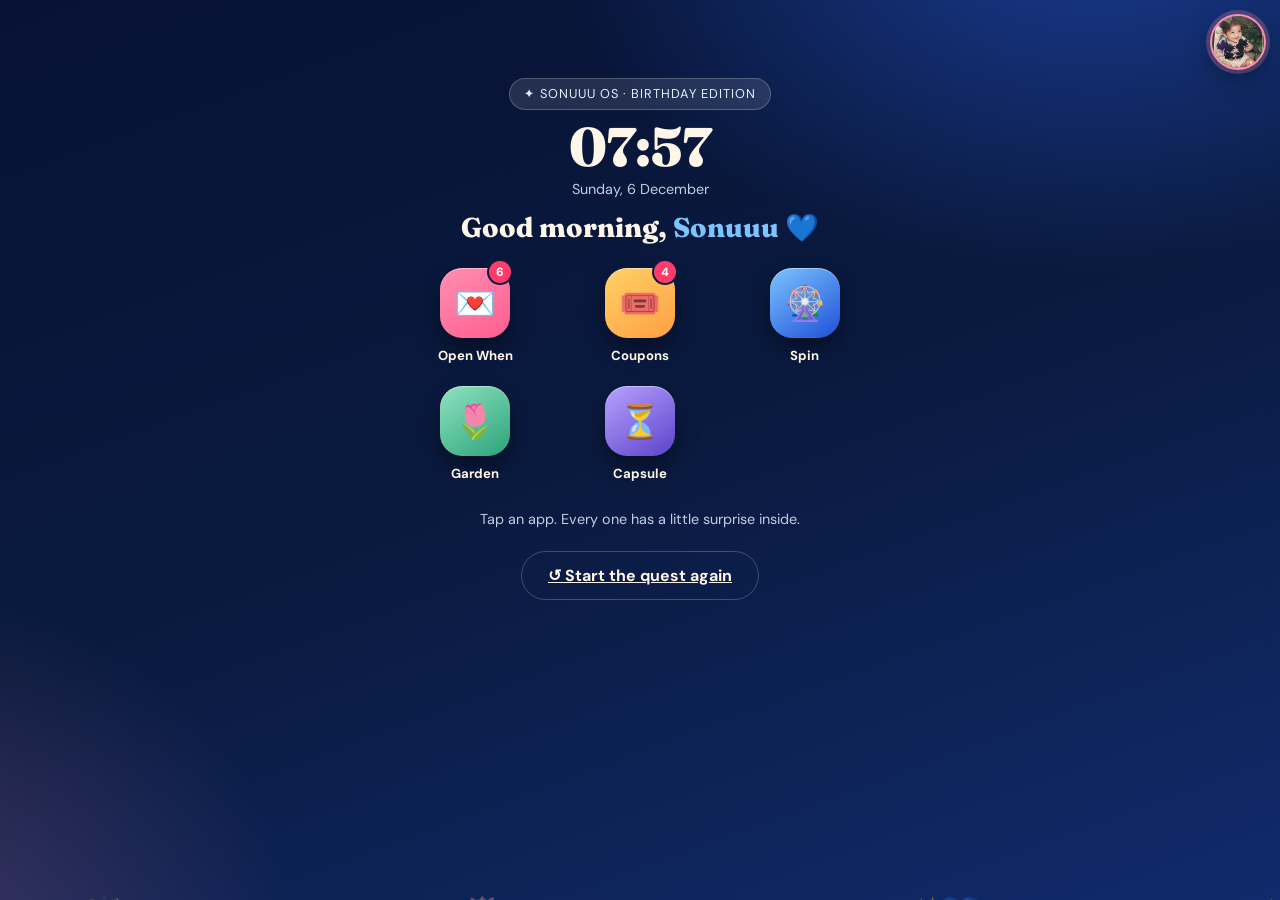
==== keepsakes.html @ 1e082c5d "Add files via upload" ====
<!doctype html>
<html lang="en">
<head>
<meta charset="utf-8">
<meta name="viewport" content="width=device-width,initial-scale=1">
<meta name="robots" content="noindex">
<title>Sonuuu OS · Keepsakes</title>
<link rel="stylesheet" href="css/style.css">
<link rel="stylesheet" href="css/keepsakes.css">
</head>
<body data-gift="11">
<main class="wrap" id="os">

  <header class="lockscreen center" id="lockscreen">
    <span class="tag">✦ Sonuuu OS · birthday edition</span>
    <p class="clock" id="clock">--:--</p>
    <p class="hint" id="date"></p>
    <h1 id="hello">Hello, <em>Sonuuu</em> 💙</h1>
  </header>

  <section class="apps" id="home" aria-label="Apps">
    <button class="app a-letters" data-app="letters"><span class="ico">💌</span><b>Open When</b><i class="badge" id="bd-letters"></i></button>
    <button class="app a-coupons" data-app="coupons"><span class="ico">🎟️</span><b>Coupons</b><i class="badge" id="bd-coupons"></i></button>
    <button class="app a-wheel" data-app="wheel"><span class="ico">🎡</span><b>Spin</b></button>
    <!-- <button class="app a-momo" data-app="momo"><span class="ico">🥟</span><b>Magic Momo</b></button> -->
    <button class="app a-garden" data-app="garden"><span class="ico">🌷</span><b>Garden</b></button>
    <button class="app a-capsule" data-app="capsule"><span class="ico">⏳</span><b>Capsule</b></button>
  </section>
  <p class="hint center" id="homehint">Tap an app. Every one has a little surprise inside.</p>
  <p class="center" id="replay"><a class="btn ghost" href="index.html">↺ Start the quest again</a></p>

  <!-- ===== Open When ===== -->
  <section class="panel" id="p-letters" hidden>
    <div class="pbar"><button class="back">‹ Home</button><h2>Open When</h2></div>
    <p class="hint">Open each one only when the moment is right. They will wait for you.</p>
    <div class="envs" id="envs"></div>
  </section>

  <!-- ===== Coupons ===== -->
  <section class="panel" id="p-coupons" hidden>
    <div class="pbar"><button class="back">‹ Home</button><h2>Coupons</h2></div>
    <p class="hint">Scratch to reveal, then redeem. They never expire.</p>
    <div class="coupons" id="coupons"></div>
  </section>

  <!-- ===== Wheel ===== -->
  <section class="panel center" id="p-wheel" hidden>
    <div class="pbar"><button class="back">‹ Home</button><h2>Spin the Wheel</h2></div>
    <p class="hint">Whatever it lands on, I owe you.</p>
    <div class="wheelwrap">
      <div class="pointer"></div>
      <div class="wheel" id="wheel"></div>
      <div class="hub">💙</div>
    </div>
    <button class="btn" id="spin">Spin</button>
    <div class="card prize" id="prize" aria-live="polite">&nbsp;</div>
  </section>

  <!-- ===== Magic Momo ===== -->
  <section class="panel center" id="p-momo" hidden>
    <div class="pbar"><button class="back">‹ Home</button><h2>Magic Momo</h2></div>
    <p class="hint">Think of a question. Then give the momo a tap.</p>
    <button class="momo" id="momo" aria-label="Ask the magic momo">🥟</button>
    <div class="card answer" id="answer" aria-live="polite">Ask me anything...</div>
  </section>

  <!-- ===== Garden ===== -->
  <section class="panel center" id="p-garden" hidden>
    <div class="pbar"><button class="back">‹ Home</button><h2>Your Garden</h2></div>
    <p class="hint">Tap anywhere to plant a flower. There is no limit.</p>
    <div class="garden" id="garden"></div>
    <p class="script" id="gmsg">&nbsp;</p>
    <button class="btn ghost" id="gclear">Clear the garden</button>
  </section>

  <!-- ===== Capsule ===== -->
  <section class="panel center" id="p-capsule" hidden>
    <div class="pbar"><button class="back">‹ Home</button><h2>Time Capsule</h2></div>
    <div class="capsule">
      <button class="padlock" id="padlock" aria-label="Time capsule lock">🔒</button>
      <p class="hint" id="caphint">A note from me, locked until 3 November 2027.</p>
      <div id="capcd" class="countdown"></div>
      <div id="capnote" hidden><p class="msg" style="text-align:left"></p></div>
    </div>
  </section>
</main>

<!-- letter sheet -->
<div class="sheet" id="sheet" hidden>
  <div class="paper">
    <p class="script" id="sh-title"></p>
    <p class="msg" id="sh-text"></p>
    <button class="btn" id="sh-close">Fold it back 💌</button>
  </div>
</div>
<div class="toast" id="toast" hidden></div>

<script>
  /* ================= EDIT EVERYTHING BELOW ================= */

  /* Open-when letters. e = emoji, t = finishes "Open when ...", b = the letter */
  window.LETTERS = [
    { e: '😢', t: 'you are sad',          b: 'Hey, come here. It is okay to feel sad. Breathe slowly. You have gotten through every hard day so far, and you will get through this one too. I am only a message away, always.' },
    { e: '🥺', t: 'you miss me',          b: 'Missing someone means they matter. I miss you too. Look at our photos, play a song you love, and know that I am thinking of you right now.' },
    { e: '😂', t: 'you need a laugh',     b: 'Remember the time we... (write your funniest memory here). I still laugh about it. Now go laugh, you have my permission.' },
    { e: '🌙', t: 'you cannot sleep',     b: 'Put the phone down, take three slow breaths, and think of one good thing from today. Tomorrow will be kinder. Sleep well, Sonuuu.' },
    { e: '💪', t: 'you doubt yourself',   b: 'You are far more talented, kind and strong than you believe. I have watched you for years. I believe in you, even on the days you do not.' },
    { e: '🎨', t: 'you need inspiration', b: 'Open your colours, pick the first one your eyes land on, and just start. It does not have to be perfect. It only has to be yours.' }
  ];

  /* Coupons. e = emoji, t = title, s = small print */
  window.COUPONS = [
    { e: '🥟', t: 'One momo date, my treat',      s: 'Any place you choose' },
    { e: '🎨', t: 'One art-supply shopping day',  s: 'I carry the bags' },
    { e: '🎬', t: 'One movie night, you pick',    s: 'No complaints from me' },
    { e: '👂', t: 'One long talk, I just listen', s: 'As long as you need' }
  ];

  /* The prize wheel: keep exactly 8 entries. e = emoji on the wheel, t = what she wins */
  window.WHEEL = [
    { e: '🥟', t: 'Momo time! Tell me when you are hungry.' },
    { e: '🎨', t: 'Draw something blue and send it to me.' },
    { e: '🎵', t: 'You pick a song. I listen to it on repeat all day.' },
    { e: '😂', t: 'I owe you one terrible joke.' },
    { e: '🌷', t: 'A flower, just because.' },
    { e: '💬', t: 'Ask me anything. I will answer honestly.' },
    { e: '🎁', t: 'A small wish. Name it (within reason).' }
  ];

  /* The note she can open on 3 Nov 2027 (new line = &#10; is not needed here, just use \n) */
  window.CAPSULE_NOTE = 'Dear Sonuuu,\n\nIt has been a whole year! Write here what you hope happened this year, what you want to tell her now, and a promise for the next one.\n\nHappy Birthday again. 💙\nDP';
</script>
<script src="js/app.js"></script>
<script src="js/keepsakes.js"></script>
</body>
</html>
---- css/style.css ----
@import url('https://fonts.googleapis.com/css2?family=Caveat:wght@500;700&family=DM+Sans:wght@400;500;700&family=Fraunces:opsz,wght@9..144,600;9..144,800&display=swap');

:root{
  --navy:#0a1a3f; --royal:#1f4fd8; --sky:#7cc4ff; --ice:#dff1ff;
  --pink:#ff8fb1; --cream:#fff6ea; --gold:#ffd166;
  --glass:rgba(255,255,255,.11); --line:rgba(255,255,255,.22);
}
*{box-sizing:border-box;margin:0;padding:0}
html{-webkit-text-size-adjust:100%}
body{
  min-height:100vh;color:var(--cream);font-family:'DM Sans',system-ui,sans-serif;line-height:1.55;
  background:
    radial-gradient(900px 600px at 85% -10%,rgba(47,107,255,.45),transparent 60%),
    radial-gradient(700px 600px at -10% 105%,rgba(255,143,177,.22),transparent 60%),
    linear-gradient(160deg,#071235,#0a1a3f 50%,#102a6b);
  background-attachment:fixed;overflow-x:hidden;
}
[hidden]{display:none!important}

/* floating flowers */
.floaters{position:fixed;inset:0;pointer-events:none;overflow:hidden;z-index:0}
.floaters span{position:absolute;bottom:-40px;opacity:.35;animation:rise linear infinite}
@keyframes rise{to{transform:translateY(-115vh) rotate(25deg)}}

/* avatar of Sonuuu on every page */
.avatar{position:fixed;top:14px;right:14px;z-index:50;width:56px;height:56px;border-radius:50%;overflow:hidden;
  border:2px solid var(--pink);box-shadow:0 0 0 4px rgba(255,143,177,.25),0 8px 24px rgba(0,0,0,.35);
  background:linear-gradient(135deg,var(--royal),var(--pink));display:grid;place-items:center;font:800 1.4rem 'Fraunces',serif}
.avatar img{position:absolute;inset:0;width:100%;height:100%;object-fit:cover}

.wrap{position:relative;z-index:1;max-width:520px;margin:0 auto;padding:78px 18px 70px;display:flex;flex-direction:column;gap:18px}
.center{text-align:center}
.tag{display:inline-block;align-self:flex-start;padding:5px 14px;border:1px solid var(--line);border-radius:99px;
  background:var(--glass);font-size:.8rem;letter-spacing:.08em;text-transform:uppercase;color:var(--ice)}
.center .tag{align-self:center}
h1,h2{font-family:'Fraunces',serif;font-weight:800;line-height:1.1}
h1{font-size:clamp(2.2rem,9vw,3.2rem)}
h2{font-size:1.6rem}
.script{font-family:'Caveat',cursive;font-weight:700;font-size:2.2rem;color:var(--pink)}
em{font-style:normal;color:var(--sky)}
.card{background:var(--glass);border:1px solid var(--line);border-radius:28px;padding:22px;
  backdrop-filter:blur(14px);-webkit-backdrop-filter:blur(14px);box-shadow:0 20px 50px rgba(0,0,0,.25)}
.card>*+*{margin-top:14px}
.hint{font-size:.9rem;color:var(--ice);opacity:.85}
.big{font-size:3.4rem}

.btn{display:inline-block;border:0;border-radius:99px;padding:13px 26px;font:700 1rem 'DM Sans',sans-serif;cursor:pointer;
  color:var(--navy);background:linear-gradient(135deg,var(--gold),var(--pink));box-shadow:0 8px 22px rgba(255,143,177,.35)}
.btn:active{transform:scale(.97)}

.countdown{display:flex;gap:10px;justify-content:center}
.countdown div{min-width:64px;padding:10px 6px;border-radius:16px;background:var(--glass);border:1px solid var(--line)}
.countdown b{display:block;font:800 1.6rem 'Fraunces',serif}
.countdown small{font-size:.7rem;text-transform:uppercase;letter-spacing:.08em;color:var(--ice)}

/* reveal */
.reveal{opacity:0;transform:translateY(22px);transition:opacity .8s,transform .8s}
.reveal.show{opacity:1;transform:none}
.msg{font-family:'Caveat',cursive;font-size:1.55rem;line-height:1.4;white-space:pre-wrap}
.nextwrap{text-align:center;padding-top:6px}
.nextwrap .btn{text-decoration:none}

/* photo frames */
.photo{position:relative;border-radius:22px;overflow:hidden;aspect-ratio:4/5;border:1px solid var(--line);
  background:linear-gradient(135deg,rgba(31,79,216,.55),rgba(124,196,255,.25))}
.photo.sq{aspect-ratio:1}
.photo.wide{aspect-ratio:16/10}
.photo img{position:absolute;inset:0;width:100%;height:100%;object-fit:cover}
.photo .ph{position:absolute;inset:0;display:grid;place-content:center;text-align:center;gap:4px;opacity:.8}
.photo .ph b{font-size:2rem}
.photo .ph small{font-size:.75rem}
.photo.tilt{transform:rotate(-2deg)}

/* game 1: embroidery */
#stitch{width:100%;max-width:320px;display:block;margin:0 auto;touch-action:manipulation}
.dot{fill:rgba(255,255,255,.4);stroke:transparent;stroke-width:22px;cursor:pointer}
.dot.next{fill:var(--gold);stroke:var(--gold);stroke-opacity:.5;stroke-width:8;animation:pulse 1s infinite}
.dot.done{fill:var(--sky);stroke:transparent}
@keyframes pulse{50%{stroke-width:18;stroke-opacity:.1}}

/* game 2: tile grid */
.tile-grid{display:grid;grid-template-columns:repeat(12,1fr);gap:3px;touch-action:none;user-select:none;-webkit-user-select:none;padding:6px}
.cell{aspect-ratio:1;border-radius:5px;background:rgba(255,255,255,.07);border:1px dashed rgba(255,255,255,.28);transition:background .15s}
.cell.gap{visibility:hidden}
.cell.on{border:1px solid rgba(0,0,0,.25);box-shadow:inset 0 -3px 0 rgba(0,0,0,.25),inset 0 2px 0 rgba(255,255,255,.35)}
.cell.on.B{background:#1f4fd8}.cell.on.S{background:#7cc4ff}.cell.on.P{background:#ff8fb1}
.bar{height:10px;border-radius:99px;background:rgba(255,255,255,.12);overflow:hidden}
.bar i{display:block;height:100%;width:0;background:linear-gradient(90deg,var(--sky),var(--pink));transition:width .2s}

/* game 3: himi paint */
#paint{width:100%;height:300px;border-radius:20px;background:#fff6ea;touch-action:none;display:block;cursor:crosshair}
.pots{display:flex;gap:12px;justify-content:center;flex-wrap:wrap}
.pot{width:48px;height:48px;border-radius:50%;border:3px solid rgba(255,255,255,.5);cursor:pointer;position:relative;box-shadow:0 6px 14px rgba(0,0,0,.3)}
.pot.sel{border-color:#fff;transform:scale(1.18)}
.pot.used::after{content:'✓';position:absolute;inset:0;display:grid;place-items:center;color:#fff;font-weight:800;text-shadow:0 1px 3px rgba(0,0,0,.6)}

/* game 4: catch the star */
.sky{position:relative;height:320px;border-radius:24px;overflow:hidden;border:1px solid var(--line);
  background:linear-gradient(#0d2a78,#1f4fd8 60%,#7cc4ff);touch-action:manipulation}
.catchme{position:absolute;left:40%;top:40%;width:70px;height:70px;cursor:pointer;transition:left .7s ease-in-out,top .7s ease-in-out}
.catchme svg{width:100%;height:100%;animation:flap .25s infinite alternate}
@keyframes flap{to{transform:rotate(-8deg) scale(1.04)}}

/* game 5: quiz */
.opts{display:grid;gap:10px}
.opt{padding:14px 16px;border-radius:16px;border:1px solid var(--line);background:rgba(255,255,255,.08);color:var(--cream);
  font:500 1rem 'DM Sans',sans-serif;text-align:left;cursor:pointer}
.opt.good{background:rgba(120,230,170,.3);border-color:#8fe3c0}
.opt.bad{background:rgba(255,100,120,.28);border-color:#ff7b8f;animation:shake .4s}
@keyframes shake{25%{transform:translateX(-6px)}75%{transform:translateX(6px)}}
.q{font-family:'Fraunces',serif;font-size:1.3rem;font-weight:600}
.fb{min-height:1.5em;color:var(--gold)}

/* finale */
#hold{width:150px;height:150px;border-radius:50%;border:0;margin:6px auto;display:grid;place-items:center;font-size:3.4rem;cursor:pointer;
  --p:0deg;color:#fff;background:conic-gradient(var(--pink) var(--p),rgba(255,255,255,.14) 0);position:relative;touch-action:none;
  user-select:none;-webkit-user-select:none;-webkit-touch-callout:none}
#hold::before{content:'';position:absolute;inset:8px;border-radius:50%;background:#10246a}
#hold span{position:relative;animation:beat 1.2s infinite}
@keyframes beat{50%{transform:scale(1.15)}}
.photos{display:grid;grid-template-columns:repeat(2,1fr);gap:10px}
.photos .photo:nth-child(odd){transform:rotate(-1.6deg)}
.photos .photo:nth-child(even){transform:rotate(1.6deg)}
audio,video{width:100%;border-radius:16px}
.letter{font-family:'Caveat',cursive;font-size:1.5rem;line-height:1.45;white-space:pre-wrap;text-align:left}
.final{font-family:'Fraunces',serif;font-weight:800;font-size:clamp(2rem,9vw,3rem);line-height:1.1}

/* ---------- v2 additions ---------- */
.row{display:flex;gap:10px;justify-content:center;flex-wrap:wrap}
.btn.ghost{background:transparent;color:var(--cream);border:1px solid var(--line);box-shadow:none}
.nextwrap .btn{display:inline-block}

/* game 5: sweet spot meter */
.meter{position:relative;height:46px;border-radius:99px;background:rgba(255,255,255,.1);border:1px solid var(--line);overflow:hidden}
.zone{position:absolute;top:0;bottom:0;left:37%;width:26%;background:linear-gradient(var(--pink),var(--gold));opacity:.85;border-radius:99px;transition:left .3s,width .3s}
.needle{position:absolute;top:-2px;bottom:-2px;left:0;width:5px;margin-left:-2px;background:#fff;border-radius:3px;box-shadow:0 0 10px #fff}

/* story timeline */
.mem{display:flex;flex-direction:column;gap:8px;text-align:left}
.mem .script{line-height:1.1}
.mem p.t{font-size:1.02rem}
.dots{display:flex;gap:6px;justify-content:center}
.dots i{width:8px;height:8px;border-radius:50%;background:rgba(255,255,255,.25)}
.dots i.on{background:var(--pink)}

.lightbox{position:fixed;inset:0;z-index:90;background:rgba(5,13,36,.93);display:flex;flex-direction:column;align-items:center;justify-content:center;gap:12px;padding:20px}
.lightbox .photo{width:min(92vw,420px);aspect-ratio:1}
.lightbox .photo img{object-fit:contain}

/* reasons bouquet */
.blooms{display:grid;grid-template-columns:repeat(4,1fr);gap:10px}
.bloom{aspect-ratio:1;border-radius:50%;border:1px dashed var(--line);background:var(--glass);font-size:1.9rem;cursor:pointer;color:var(--cream)}
.bloom.open{background:rgba(255,143,177,.2);border-style:solid;border-color:var(--pink);animation:pop .5s}
@keyframes pop{50%{transform:scale(1.25)}}
.reasons{list-style:none;display:flex;flex-direction:column;gap:8px;text-align:left}
.reasons li{padding:10px 14px;border-radius:14px;background:var(--glass);border:1px solid var(--line);font-family:'Caveat',cursive;font-size:1.35rem;line-height:1.25}

/* cake */
#cake{width:100%;max-width:320px;display:block;margin:0 auto}
.flame{transform-box:fill-box;transform-origin:50% 100%;animation:flick .25s infinite alternate;transition:opacity .4s,transform .4s}
@keyframes flick{to{transform:scale(.9,1.12) rotate(4deg)}}
.flame.out{animation:none;opacity:0;transform:scale(0)}

/* keepsakes */
.env-grid{display:grid;grid-template-columns:repeat(2,1fr);gap:10px}
.env{padding:16px 10px;border-radius:16px;border:1px solid var(--line);background:linear-gradient(160deg,rgba(255,246,234,.16),rgba(255,246,234,.06));
  color:var(--cream);font:600 .92rem 'DM Sans',sans-serif;cursor:pointer;line-height:1.3}
.env b{display:block;font-size:1.7rem;margin-bottom:4px}
.env.read{opacity:.6}
.env[aria-expanded="true"]{border-color:var(--pink);opacity:1}
.openletter{text-align:left}
.ticket{display:flex;align-items:center;gap:12px;padding:14px;border-radius:18px;border:2px dashed var(--gold);background:rgba(255,209,102,.08);text-align:left}
.ticket .ic{font-size:2rem}
.ticket .tx{flex:1;min-width:0}
.ticket .tx b{display:block;font-family:'Fraunces',serif;font-size:1.05rem;line-height:1.2}
.ticket .tx small{color:var(--ice);opacity:.85}
.ticket .btn{padding:9px 16px;font-size:.9rem}
.ticket.used{opacity:.5;border-style:solid}
.coupons{display:flex;flex-direction:column;gap:12px}


/* ---------- v3 additions ---------- */
/* progress constellation */
.trail{position:relative;display:flex;gap:9px;align-items:center;align-self:flex-start;margin:-6px 0 0 4px}
.center .trail{align-self:center;margin-left:0}
.trail::before{content:'';position:absolute;left:4px;right:4px;top:50%;height:1px;background:rgba(255,255,255,.18)}
.trail i{position:relative;width:8px;height:8px;border-radius:50%;background:rgba(255,255,255,.22)}
.trail i.done{background:var(--sky)}
.trail i.now{width:13px;height:13px;background:var(--pink);box-shadow:0 0 0 4px rgba(255,143,177,.25),0 0 14px var(--pink);animation:nowpulse 1.8s ease-in-out infinite}
@keyframes nowpulse{50%{box-shadow:0 0 0 7px rgba(255,143,177,.1),0 0 20px var(--pink)}}
@media (prefers-reduced-motion:reduce){.trail i.now,.flame,.snitch svg,.catchme svg{animation:none}}
.nextwrap .btn{padding:14px 28px}

/* page 6: darkroom of polaroids */
.polas{display:grid;grid-template-columns:repeat(2,1fr);gap:26px 16px;padding:10px 2px 6px}
.pola{position:relative;padding:8px 8px 0;background:var(--cream);border-radius:4px;color:var(--navy);text-align:center;cursor:pointer;
  transform:rotate(var(--r,0deg));box-shadow:0 12px 26px rgba(0,0,0,.4);transition:transform .35s}
.pola:nth-child(even){margin-top:20px}
.pola:hover{transform:rotate(0deg) scale(1.03)}
.pola:focus-visible{outline:3px solid var(--pink);outline-offset:3px}
.pola .tape{position:absolute;top:-11px;left:50%;width:58px;height:20px;margin-left:-29px;background:rgba(255,143,177,.6);transform:rotate(-4deg);z-index:2}
.pola .snapbox{position:relative;border-radius:2px;overflow:hidden;background:#10246a}
.pola .photo{border:0;border-radius:0;aspect-ratio:1}
.pola .photo img{filter:blur(16px) grayscale(1) brightness(.55);transform:scale(1.2);transition:filter 2.4s ease,transform 2.4s ease}
.pola.dev .photo img{filter:none;transform:none}
.pola .veil{position:absolute;inset:0;display:grid;place-items:center;background:rgba(10,26,63,.45);font-size:1.7rem;transition:opacity 1.2s;pointer-events:none}
.pola.dev .veil{opacity:0}
.pola .flash{position:absolute;inset:0;background:#fff;opacity:0;pointer-events:none}
.pola.snap .flash{animation:flash .6s ease-out}
@keyframes flash{0%{opacity:.95}100%{opacity:0}}
.pola .cap{display:flex;align-items:center;justify-content:center;min-height:56px;padding:6px 4px 8px;font:700 1.12rem/1.1 'Caveat',cursive}
.pola:not(.dev) .cap{opacity:.55;font-size:1rem}
@media (prefers-reduced-motion:reduce){.pola .photo img,.pola .veil{transition:none}.pola.snap .flash{animation:none}}

/* page 10: spotlight wall */
.wall{position:relative;display:grid;grid-template-columns:repeat(4,1fr);gap:6px;touch-action:none;user-select:none;-webkit-user-select:none;padding:2px}
.wall.lit{touch-action:auto}
.tile{position:relative;aspect-ratio:1;border-radius:10px;overflow:hidden;background:rgba(255,255,255,.07);
  filter:brightness(.12) saturate(.2);transition:filter .8s ease,transform .35s ease}
.tile:nth-child(3n+1){transform:rotate(-1.4deg)}
.tile:nth-child(3n+2){transform:rotate(1.1deg)}
.tile.found{filter:none}
.wall.lit .tile{cursor:zoom-in}
.wall.lit .tile:hover{transform:scale(1.07) rotate(0deg);z-index:2}
.tile .photo{position:absolute;inset:0;border:0;border-radius:0;aspect-ratio:auto}
.wall .photo .ph small{display:none}
.wall .photo .ph b{font-size:1.1rem}
.tile.heart{display:grid;place-items:center;font-size:1.8rem;background:linear-gradient(135deg,var(--royal),var(--pink))}
.wall.lit .tile.heart{animation:beat 1.2s infinite;filter:none}
.beam{position:absolute;left:0;top:0;width:150px;height:150px;margin:-75px 0 0 -75px;border-radius:50%;pointer-events:none;opacity:0;
  background:radial-gradient(circle,rgba(255,244,200,.38),rgba(255,244,200,0) 65%);mix-blend-mode:screen;transition:opacity .25s;z-index:3}
@media (prefers-reduced-motion:reduce){.tile{transition:none}.wall.lit .tile.heart{animation:none}}
---- css/keepsakes.css ----
/* ===== Sonuuu OS: keepsakes page ===== */
.wrap#os{gap:20px}
.lockscreen{display:flex;flex-direction:column;align-items:center;gap:4px}
.lockscreen .tag{margin-bottom:6px}
.clock{font:800 3.4rem/1 'Fraunces',serif;letter-spacing:-.02em}
.lockscreen h1{font-size:1.7rem;margin-top:8px}

/* app icons */
.apps{display:grid;grid-template-columns:repeat(3,1fr);gap:22px 10px;padding:6px 0}
.app{position:relative;display:flex;flex-direction:column;align-items:center;gap:9px;background:none;border:0;padding:0;color:var(--cream);
  font:600 .82rem 'DM Sans',sans-serif;cursor:pointer}
.app .ico{width:70px;height:70px;border-radius:22px;display:grid;place-items:center;font-size:2.1rem;
  box-shadow:0 12px 22px rgba(0,0,0,.38),inset 0 1px 0 rgba(255,255,255,.4);transition:transform .2s}
.app:active .ico{transform:scale(.88)}
.app:focus-visible .ico{outline:3px solid var(--pink);outline-offset:3px}
.app:nth-child(odd) .ico{animation:bob 3.4s ease-in-out infinite}
.app:nth-child(even) .ico{animation:bob 3.4s ease-in-out -1.7s infinite}
@keyframes bob{50%{transform:translateY(-4px)}}
.a-letters .ico{background:linear-gradient(145deg,#ff8fb1,#ff5d8f)}
.a-coupons .ico{background:linear-gradient(145deg,#ffd166,#ff9f43)}
.a-wheel .ico{background:linear-gradient(145deg,#7cc4ff,#1f4fd8)}
.a-momo .ico{background:linear-gradient(145deg,#ffffff,#c4d4f2)}
.a-garden .ico{background:linear-gradient(145deg,#8fe3c0,#2ba37a)}
.a-capsule .ico{background:linear-gradient(145deg,#b9a2ff,#5a43c9)}
.badge{position:absolute;top:-7px;left:calc(50% + 14px);min-width:22px;height:22px;padding:0 6px;border-radius:99px;background:#ff3b6b;color:#fff;
  font:800 .75rem/22px 'DM Sans',sans-serif;font-style:normal;text-align:center;box-shadow:0 0 0 2px #0a1a3f}
.badge:empty{display:none}

/* panels */
.panel{display:flex;flex-direction:column;gap:16px;animation:slidein .35s ease}
@keyframes slidein{from{opacity:0;transform:translateY(22px)}to{opacity:1;transform:none}}
.pbar{display:flex;align-items:center;gap:12px;text-align:left}
.pbar h2{flex:1;font-size:1.45rem}
.back{border:1px solid var(--line);background:var(--glass);color:var(--cream);border-radius:99px;padding:9px 15px;font:700 .9rem 'DM Sans',sans-serif;cursor:pointer}
.back:focus-visible{outline:2px solid var(--pink)}

/* envelopes */
.envs{display:grid;grid-template-columns:repeat(2,1fr);gap:18px 14px}
.envl{position:relative;height:108px;perspective:700px;border:0;background:none;padding:0;cursor:pointer;color:#0a1a3f}
.envl:focus-visible{outline:3px solid var(--pink);outline-offset:4px;border-radius:10px}
.envl .body{position:absolute;inset:0;border-radius:10px;background:linear-gradient(160deg,#fff6ea,#f0d9c2);box-shadow:0 10px 20px rgba(0,0,0,.35)}
.envl .flap{position:absolute;left:0;right:0;top:0;height:58%;background:linear-gradient(#ffeedc,#efd2b4);
  clip-path:polygon(0 0,100% 0,50% 100%);transform-origin:50% 0;transition:transform .55s ease;z-index:2}
.envl.open .flap{transform:rotateX(180deg)}
.envl .seal{position:absolute;left:50%;top:40%;transform:translate(-50%,-50%);font-size:1.5rem;z-index:3;transition:opacity .3s,transform .4s}
.envl.open .seal{opacity:0;transform:translate(-50%,-50%) scale(1.8)}
.envl .lbl{position:absolute;left:8px;right:8px;bottom:9px;text-align:center;font:700 .8rem/1.15 'DM Sans',sans-serif;z-index:1}
.envl.read .body{filter:saturate(.55) brightness(.88)}
.envl.read .seal{opacity:.4}

/* letter sheet */
.sheet{position:fixed;inset:0;z-index:95;background:rgba(5,13,36,.82);display:flex;align-items:flex-end;justify-content:center;padding:16px}
.sheet .paper{width:100%;max-width:480px;max-height:80vh;overflow:auto;background:linear-gradient(#fff6ea,#f6e4cf);color:#0a1a3f;
  border-radius:22px;padding:22px;display:flex;flex-direction:column;gap:12px;text-align:left;animation:rise2 .45s ease}
@keyframes rise2{from{transform:translateY(70px);opacity:0}to{transform:none;opacity:1}}
.sheet .script{color:#d6336c}
.sheet .btn{align-self:center}

/* scratch coupons */
.coupons{display:flex;flex-direction:column;gap:14px}
.scard{position:relative;height:98px;border-radius:16px;overflow:hidden}
.scard .tk{position:absolute;inset:0;display:flex;align-items:center;gap:12px;padding:12px 14px;border:2px dashed var(--gold);
  border-radius:16px;background:rgba(255,209,102,.12);text-align:left}
.scard .ic{font-size:2rem}
.scard .tx{flex:1;min-width:0}
.scard .tx b{display:block;font:600 1.05rem/1.2 'Fraunces',serif}
.scard .tx small{color:var(--ice);opacity:.85}
.scard .btn{padding:9px 14px;font-size:.85rem}
.scard canvas{position:absolute;inset:0;width:100%;height:100%;touch-action:none;border-radius:16px;transition:opacity .6s;cursor:crosshair}
.scard .stamp{position:absolute;right:14px;top:50%;border:3px solid #ff3b6b;color:#ff3b6b;font:800 1rem 'Fraunces',serif;
  padding:4px 10px;border-radius:8px;letter-spacing:.08em;pointer-events:none;opacity:0;transform:translateY(-50%) rotate(-14deg) scale(2)}
.scard.used .stamp{opacity:.95;transform:translateY(-50%) rotate(-14deg) scale(1);transition:opacity .2s,transform .35s cubic-bezier(.2,1.6,.4,1)}
.scard.used .tk{opacity:.55}
.scard.used .btn{visibility:hidden}

/* prize wheel */
.wheelwrap{--ws:min(76vw,290px);position:relative;width:var(--ws);height:var(--ws);margin:14px auto 6px}
.wheel{position:absolute;inset:0;border-radius:50%;border:6px solid var(--cream);box-shadow:0 14px 32px rgba(0,0,0,.45);
  transition:transform 4.2s cubic-bezier(.12,.7,.1,1)}
.wheel span{position:absolute;left:50%;top:50%;font-size:1.7rem;line-height:1;
  transform:translate(-50%,-50%) rotate(var(--a)) translateY(calc(var(--ws) * -0.34)) rotate(calc(var(--a) * -1))}
.hub{position:absolute;left:50%;top:50%;width:54px;height:54px;margin:-27px 0 0 -27px;border-radius:50%;background:var(--navy);
  border:4px solid var(--cream);display:grid;place-items:center;z-index:2;font-size:1.3rem}
.pointer{position:absolute;left:50%;top:-14px;margin-left:-15px;width:0;height:0;z-index:3;
  border-left:15px solid transparent;border-right:15px solid transparent;border-top:28px solid #fff;filter:drop-shadow(0 3px 4px rgba(0,0,0,.45))}
.prize{min-height:84px;display:grid;place-items:center;font:600 1.15rem/1.3 'Fraunces',serif}
#spin{align-self:center}

/* magic momo */
.momo{align-self:center;font-size:7rem;line-height:1;background:none;border:0;cursor:pointer;filter:drop-shadow(0 16px 14px rgba(0,0,0,.4));padding:6px}
.momo:focus-visible{outline:3px solid var(--pink);border-radius:30px}
.momo.shake{animation:shake2 .9s}
@keyframes shake2{10%,90%{transform:translateX(-4px) rotate(-6deg)}20%,80%{transform:translateX(8px) rotate(8deg)}
  30%,50%,70%{transform:translateX(-10px) rotate(-10deg)}40%,60%{transform:translateX(10px) rotate(10deg)}}
.answer{min-height:90px;display:grid;place-items:center;font:600 1.25rem/1.3 'Fraunces',serif}

/* garden */
.garden{position:relative;height:340px;border-radius:24px;overflow:hidden;border:1px solid var(--line);cursor:pointer;touch-action:manipulation;
  background:linear-gradient(#0d2a78 0%,#1f4fd8 55%,#7cc4ff 100%)}
.garden::after{content:'';position:absolute;left:0;right:0;bottom:0;height:64px;background:linear-gradient(#3db57f,#1d7a52);z-index:1;pointer-events:none}
.garden .fl{position:absolute;z-index:2;line-height:1;pointer-events:none;transform:translate(-50%,-100%);animation:grow .6s cubic-bezier(.2,1.6,.4,1)}
@keyframes grow{from{transform:translate(-50%,-100%) scale(0)}to{transform:translate(-50%,-100%) scale(1)}}

/* capsule */
.capsule{display:flex;flex-direction:column;align-items:center;gap:14px;padding:26px 18px;border-radius:28px;border:1px solid var(--line);
  background:radial-gradient(circle at 50% 0,rgba(185,162,255,.28),transparent 62%),var(--glass)}
.padlock{font-size:4.6rem;line-height:1;background:none;border:0;cursor:pointer;padding:4px}
.padlock.shake{animation:shake2 .7s}
.padlock:focus-visible{outline:3px solid var(--pink);border-radius:24px}
#capnote{width:100%}

/* toast */
.toast{position:fixed;left:50%;bottom:calc(24px + env(safe-area-inset-bottom,0px));transform:translateX(-50%);z-index:120;max-width:90vw;
  background:var(--cream);color:var(--navy);padding:12px 18px;border-radius:99px;font:700 .9rem 'DM Sans',sans-serif;text-align:center;box-shadow:0 10px 24px rgba(0,0,0,.45)}

@media (prefers-reduced-motion:reduce){.app .ico,.panel,.sheet .paper,.momo.shake,.padlock.shake{animation:none}.wheel{transition-duration:.01s}}
.scard.used .tx{padding-right:96px}
.sheet .script{line-height:1.15}
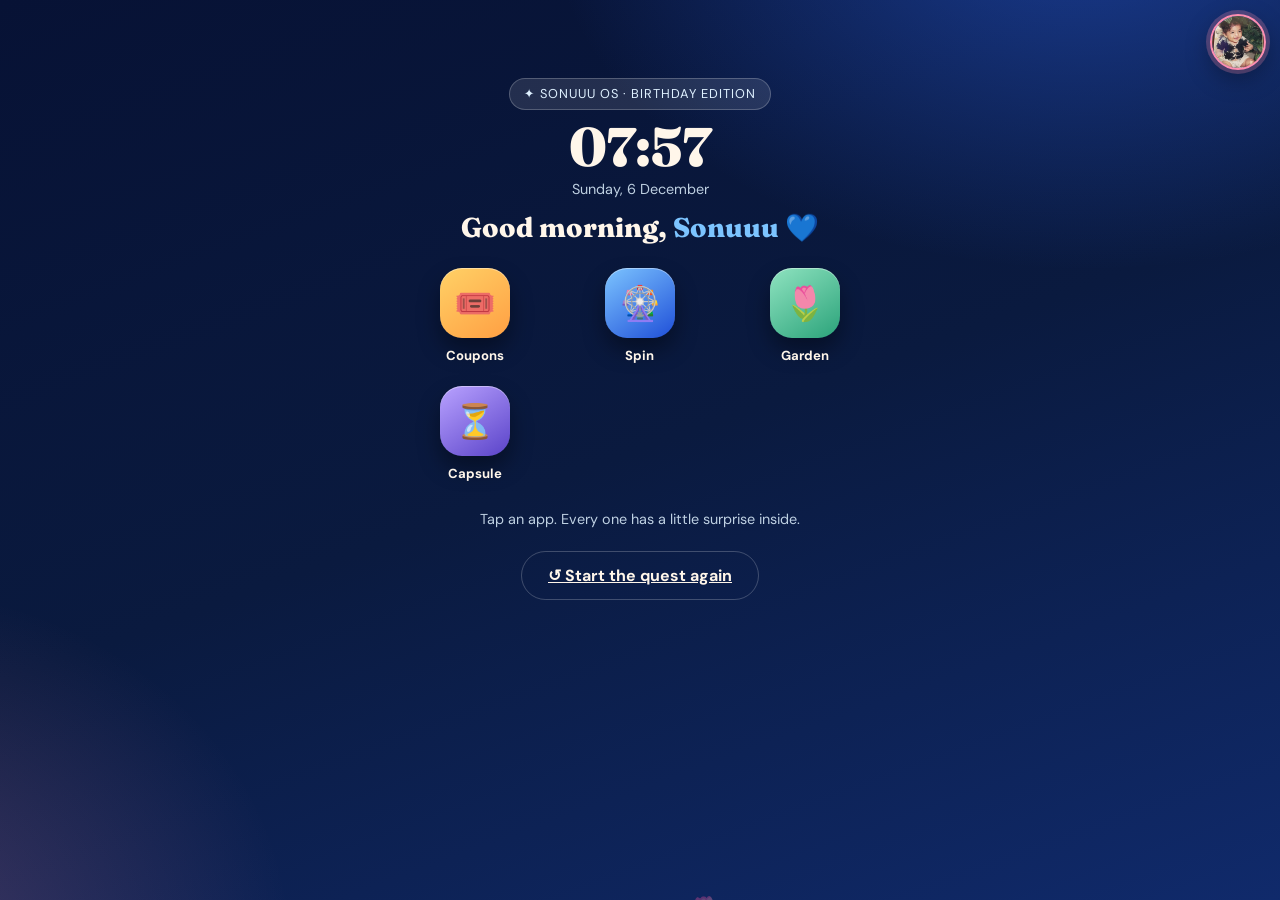
==== commit 62895088: "Update keepsakes.html" ====
--- a/keepsakes.html
+++ b/keepsakes.html
@@ -19,7 +19,6 @@
   </header>
 
   <section class="apps" id="home" aria-label="Apps">
-    <button class="app a-letters" data-app="letters"><span class="ico">💌</span><b>Open When</b><i class="badge" id="bd-letters"></i></button>
     <button class="app a-coupons" data-app="coupons"><span class="ico">🎟️</span><b>Coupons</b><i class="badge" id="bd-coupons"></i></button>
     <button class="app a-wheel" data-app="wheel"><span class="ico">🎡</span><b>Spin</b></button>
     <!-- <button class="app a-momo" data-app="momo"><span class="ico">🥟</span><b>Magic Momo</b></button> -->
